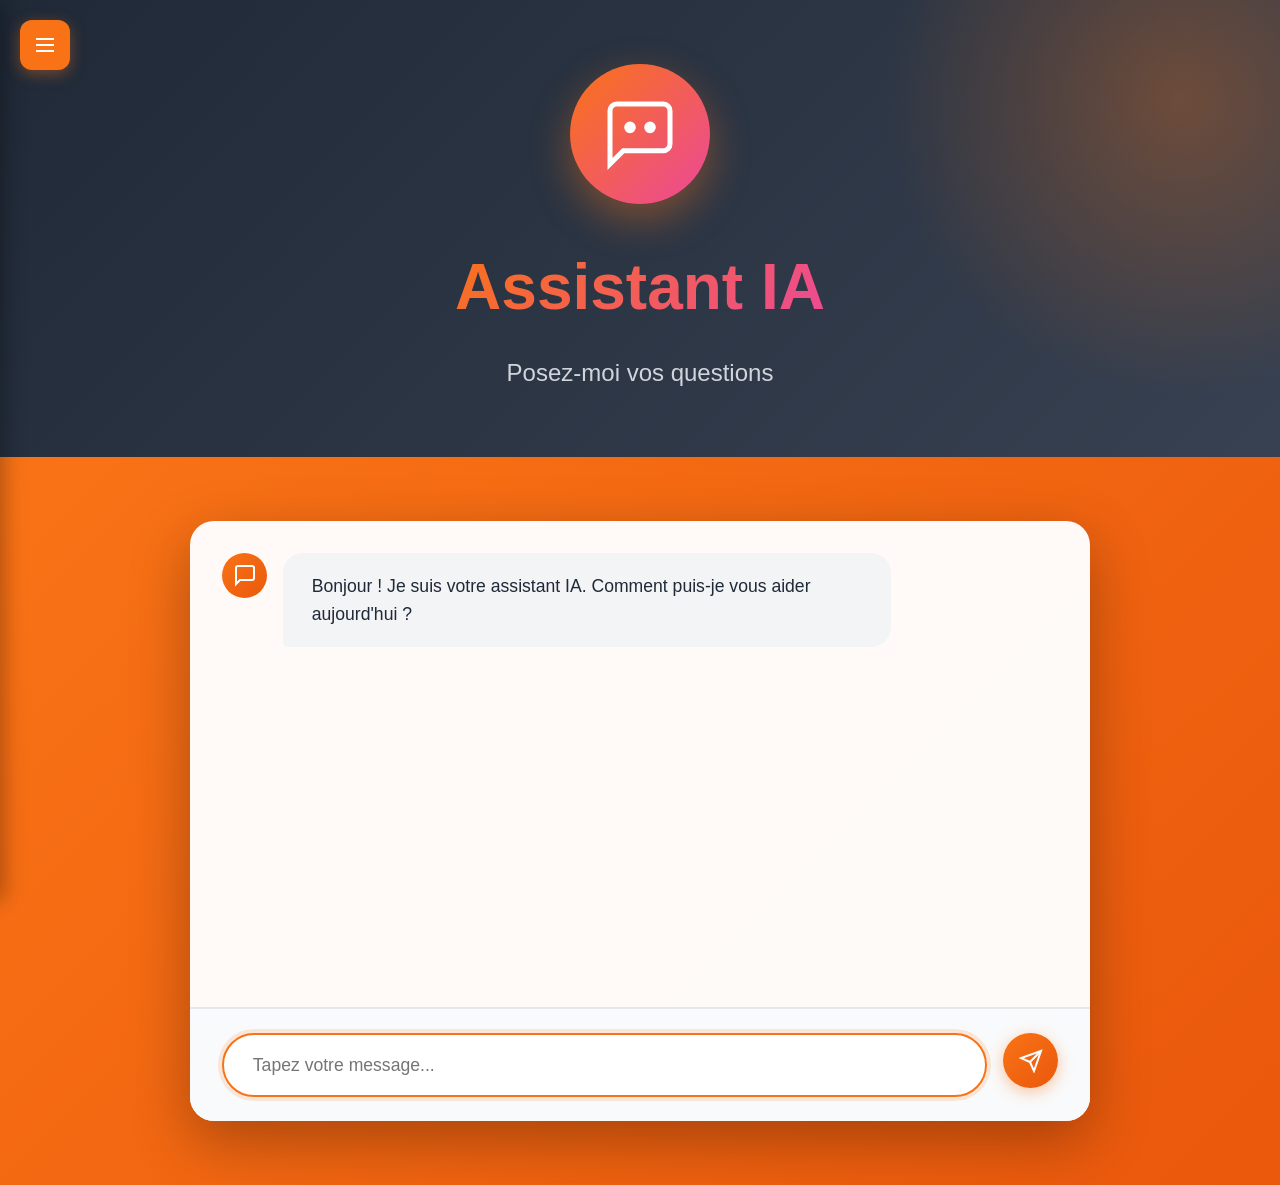
==== templates/chatbot.html @ bf6e0a6a "prepare for chatbot api" ====
<!DOCTYPE html>
<html lang="fr">
<head>
    <meta charset="UTF-8">
    <meta name="viewport" content="width=device-width, initial-scale=1.0">
    <title>Chatbot - {{ cv.nom }}</title>
    <link rel="stylesheet" href="/static/style.css">
</head>
<body>
    <!-- Menu latéral dépliable -->
    <div class="sidebar" id="sidebar">
        <button class="sidebar-toggle" id="sidebarToggle">
            <svg width="24" height="24" viewBox="0 0 24 24" fill="none" stroke="currentColor" stroke-width="2">
                <line x1="3" y1="12" x2="21" y2="12"></line>
                <line x1="3" y1="6" x2="21" y2="6"></line>
                <line x1="3" y1="18" x2="21" y2="18"></line>
            </svg>
        </button>

        <div class="sidebar-content" id="sidebarContent">
            <div class="sidebar-header">
                <h3>Navigation</h3>
                <button class="sidebar-close" id="sidebarClose">
                    <svg width="24" height="24" viewBox="0 0 24 24" fill="none" stroke="currentColor" stroke-width="2">
                        <line x1="18" y1="6" x2="6" y2="18"></line>
                        <line x1="6" y1="6" x2="18" y2="18"></line>
                    </svg>
                </button>
            </div>

            <nav class="sidebar-nav">
                <a href="/" class="nav-item">
                    <svg width="20" height="20" viewBox="0 0 24 24" fill="none" stroke="currentColor" stroke-width="2">
                        <path d="M3 9l9-7 9 7v11a2 2 0 0 1-2 2H5a2 2 0 0 1-2-2z"></path>
                        <polyline points="9 22 9 12 15 12 15 22"></polyline>
                    </svg>
                    Accueil
                </a>

                <div class="nav-divider">
                    <span>Mes projets</span>
                </div>

                <a href="/chatbot" class="nav-item active">
                    <svg width="20" height="20" viewBox="0 0 24 24" fill="none" stroke="currentColor" stroke-width="2">
                        <path d="M21 15a2 2 0 0 1-2 2H7l-4 4V5a2 2 0 0 1 2-2h14a2 2 0 0 1 2 2z"></path>
                    </svg>
                    Chatbot
                </a>
            </nav>
        </div>
    </div>

    <div class="container">
        <!-- HERO CHATBOT - Gris foncé -->
        <header class="header chatbot-header">
            <div class="chatbot-hero">
                <div class="chatbot-icon">
                    <svg width="80" height="80" viewBox="0 0 24 24" fill="none" stroke="currentColor" stroke-width="1.5">
                        <path d="M21 15a2 2 0 0 1-2 2H7l-4 4V5a2 2 0 0 1 2-2h14a2 2 0 0 1 2 2z"></path>
                        <circle cx="9" cy="10" r="1" fill="currentColor"></circle>
                        <circle cx="15" cy="10" r="1" fill="currentColor"></circle>
                    </svg>
                </div>
                <h1 class="chatbot-title">Assistant IA</h1>
                <p class="chatbot-subtitle">Posez-moi vos questions</p>
            </div>
        </header>

        <!-- ZONE DE CHAT - Orange -->
        <section class="section section-chat">
            <div class="content-wrapper">
                <div class="chat-container">
                    <!-- Messages -->
                    <div class="chat-messages" id="chatMessages">
                        <div class="message bot-message">
                            <div class="message-avatar">
                                <svg width="24" height="24" viewBox="0 0 24 24" fill="none" stroke="currentColor" stroke-width="2">
                                    <path d="M21 15a2 2 0 0 1-2 2H7l-4 4V5a2 2 0 0 1 2-2h14a2 2 0 0 1 2 2z"></path>
                                </svg>
                            </div>
                            <div class="message-content">
                                <p>Bonjour ! Je suis votre assistant IA. Comment puis-je vous aider aujourd'hui ?</p>
                            </div>
                        </div>
                    </div>

                    <!-- Zone de saisie -->
                    <div class="chat-input-container">
                        <form id="chatForm" class="chat-form">
                            <input
                                type="text"
                                id="chatInput"
                                class="chat-input"
                                placeholder="Tapez votre message..."
                                autocomplete="off"
                            >
                            <button type="submit" class="chat-send-btn" id="sendBtn">
                                <svg width="24" height="24" viewBox="0 0 24 24" fill="none" stroke="currentColor" stroke-width="2">
                                    <line x1="22" y1="2" x2="11" y2="13"></line>
                                    <polygon points="22 2 15 22 11 13 2 9 22 2"></polygon>
                                </svg>
                            </button>
                        </form>
                    </div>
                </div>
            </div>
        </section>
    </div>

    <script src="/static/script.js"></script>
    <script>
        // === CHATBOT FUNCTIONALITY ===
        const chatForm = document.getElementById('chatForm');
        const chatInput = document.getElementById('chatInput');
        const chatMessages = document.getElementById('chatMessages');
        const sendBtn = document.getElementById('sendBtn');

        // API endpoint - à configurer selon votre backend
        const API_ENDPOINT = '/api/chat';

        // Ajouter un message au chat
        function addMessage(content, isUser = false) {
            const messageDiv = document.createElement('div');
            messageDiv.className = `message ${isUser ? 'user-message' : 'bot-message'}`;

            const avatarSvg = isUser
                ? `<svg width="24" height="24" viewBox="0 0 24 24" fill="none" stroke="currentColor" stroke-width="2">
                    <path d="M20 21v-2a4 4 0 0 0-4-4H8a4 4 0 0 0-4 4v2"></path>
                    <circle cx="12" cy="7" r="4"></circle>
                   </svg>`
                : `<svg width="24" height="24" viewBox="0 0 24 24" fill="none" stroke="currentColor" stroke-width="2">
                    <path d="M21 15a2 2 0 0 1-2 2H7l-4 4V5a2 2 0 0 1 2-2h14a2 2 0 0 1 2 2z"></path>
                   </svg>`;

            messageDiv.innerHTML = `
                <div class="message-avatar">${avatarSvg}</div>
                <div class="message-content"><p>${escapeHtml(content)}</p></div>
            `;

            chatMessages.appendChild(messageDiv);
            chatMessages.scrollTop = chatMessages.scrollHeight;

            return messageDiv;
        }

        // Afficher l'indicateur de frappe
        function showTypingIndicator() {
            const typingDiv = document.createElement('div');
            typingDiv.className = 'message bot-message typing-indicator';
            typingDiv.id = 'typingIndicator';
            typingDiv.innerHTML = `
                <div class="message-avatar">
                    <svg width="24" height="24" viewBox="0 0 24 24" fill="none" stroke="currentColor" stroke-width="2">
                        <path d="M21 15a2 2 0 0 1-2 2H7l-4 4V5a2 2 0 0 1 2-2h14a2 2 0 0 1 2 2z"></path>
                    </svg>
                </div>
                <div class="message-content">
                    <div class="typing-dots">
                        <span></span>
                        <span></span>
                        <span></span>
                    </div>
                </div>
            `;
            chatMessages.appendChild(typingDiv);
            chatMessages.scrollTop = chatMessages.scrollHeight;
        }

        // Supprimer l'indicateur de frappe
        function removeTypingIndicator() {
            const indicator = document.getElementById('typingIndicator');
            if (indicator) {
                indicator.remove();
            }
        }

        // Échapper le HTML pour éviter les injections
        function escapeHtml(text) {
            const div = document.createElement('div');
            div.textContent = text;
            return div.innerHTML;
        }

        // Envoyer le message à l'API
        async function sendMessage(message) {
            try {
                const response = await fetch(API_ENDPOINT, {
                    method: 'POST',
                    headers: {
                        'Content-Type': 'application/json',
                    },
                    body: JSON.stringify({ message: message }),
                });

                if (!response.ok) {
                    throw new Error('Erreur réseau');
                }

                const data = await response.json();
                return data.response || data.message || "Désolé, je n'ai pas compris.";
            } catch (error) {
                console.error('Erreur:', error);
                return "Désolé, une erreur s'est produite. Veuillez réessayer.";
            }
        }

        // Gérer l'envoi du formulaire
        chatForm.addEventListener('submit', async (e) => {
            e.preventDefault();

            const message = chatInput.value.trim();
            if (!message) return;

            // Désactiver l'input pendant l'envoi
            chatInput.disabled = true;
            sendBtn.disabled = true;

            // Ajouter le message utilisateur
            addMessage(message, true);
            chatInput.value = '';

            // Afficher l'indicateur de frappe
            showTypingIndicator();

            // Envoyer à l'API et attendre la réponse
            const response = await sendMessage(message);

            // Supprimer l'indicateur et afficher la réponse
            removeTypingIndicator();
            addMessage(response, false);

            // Réactiver l'input
            chatInput.disabled = false;
            sendBtn.disabled = false;
            chatInput.focus();
        });

        // Focus sur l'input au chargement
        chatInput.focus();
    </script>
</body>
</html>
---- static/style.css ----
/* Reset complet */
* {
    margin: 0;
    padding: 0;
    box-sizing: border-box;
}

:root {
    --orange: #f97316;
    --orange-dark: #ea580c;
    --red: #dc2626;
    --yellow: #fbbf24;
    --pink: #ec4899;
    --purple: #9333ea;
    --sidebar-width: 280px;
}

html {
    margin: 0;
    padding: 0;
    width: 100%;
    height: 100%;
    overflow-x: hidden;
}

body {
    margin: 0;
    padding: 0;
    width: 100%;
    min-height: 100%;
    font-family: 'Inter', -apple-system, BlinkMacSystemFont, 'Segoe UI', Roboto, sans-serif;
    line-height: 1.6;
    color: #1f2937;
    background: white;
}

.container {
    width: 100%;
    margin: 0;
    padding: 0;
}

/* MENU LATÉRAL */
.sidebar {
    position: fixed;
    top: 0;
    left: 0;
    height: 100vh;
    z-index: 1000;
}

.sidebar-toggle {
    position: absolute;
    top: 20px;
    left: 20px;
    width: 50px;
    height: 50px;
    background: var(--orange);
    border: none;
    border-radius: 12px;
    color: white;
    cursor: pointer;
    display: flex;
    align-items: center;
    justify-content: center;
    box-shadow: 0 4px 15px rgba(249, 115, 22, 0.4);
    transition: all 0.3s ease;
    z-index: 1001;
    opacity: 1;
    pointer-events: all;
}

.sidebar-toggle.hidden {
    opacity: 0;
    pointer-events: none;
}

.sidebar-toggle:hover {
    background: var(--orange-dark);
    transform: scale(1.1);
}

.sidebar-content {
    position: fixed;
    top: 0;
    left: 0;
    width: var(--sidebar-width);
    height: 100vh;
    background: linear-gradient(180deg, #1f2937 0%, #111827 100%);
    transform: translateX(-100%);
    transition: transform 0.3s ease;
    box-shadow: 4px 0 20px rgba(0, 0, 0, 0.3);
    overflow-y: auto;
    padding: 20px;
}

.sidebar-content.open {
    transform: translateX(0);
}

.sidebar-header {
    display: flex;
    justify-content: space-between;
    align-items: center;
    margin-bottom: 30px;
    padding-bottom: 20px;
    border-bottom: 2px solid rgba(249, 115, 22, 0.3);
}

.sidebar-header h3 {
    color: white;
    font-size: 1.5rem;
    font-weight: 700;
}

.sidebar-close {
    background: transparent;
    border: none;
    color: white;
    cursor: pointer;
    padding: 5px;
    display: flex;
    align-items: center;
    justify-content: center;
    transition: all 0.3s ease;
}

.sidebar-close:hover {
    color: var(--orange);
    transform: rotate(90deg);
}

.sidebar-nav {
    display: flex;
    flex-direction: column;
    gap: 8px;
}

.nav-item {
    display: flex;
    align-items: center;
    gap: 12px;
    padding: 14px 16px;
    color: #d1d5db;
    text-decoration: none;
    border-radius: 10px;
    font-weight: 500;
    transition: all 0.3s ease;
}

.nav-item:hover {
    background: rgba(249, 115, 22, 0.2);
    color: white;
    transform: translateX(5px);
}

.nav-item.active {
    background: var(--orange);
    color: white;
}

.nav-divider {
    margin: 20px 0 10px 0;
    padding: 10px 0;
    border-top: 1px solid rgba(255, 255, 255, 0.1);
}

.nav-divider span {
    color: #9ca3af;
    font-size: 0.85rem;
    font-weight: 600;
    text-transform: uppercase;
    letter-spacing: 1px;
}

/* Overlay quand le menu est ouvert */
.sidebar-overlay {
    position: fixed;
    top: 0;
    left: 0;
    width: 100%;
    height: 100vh;
    background: rgba(0, 0, 0, 0.5);
    z-index: 999;
    opacity: 0;
    pointer-events: none;
    transition: opacity 0.3s ease;
}

.sidebar-overlay.active {
    opacity: 1;
    pointer-events: all;
}

/* LOGOS ENTREPRISES */
.company-container {
    display: flex;
    align-items: center;
    gap: 12px;
}

.company-logo {
    width: 60px;
    height: 60px;
    object-fit: contain;
    border-radius: 8px;
    background: white;
    padding: 4px;
    box-shadow: 0 2px 8px rgba(0, 0, 0, 0.1);
}

/* HERO SECTION - Gris foncé */
.header {
    width: 100%;
    min-height: 100vh;
    background: linear-gradient(135deg, #1f2937 0%, #374151 100%);
    display: flex;
    align-items: center;
    justify-content: center;
    padding: 6rem 3rem;
    position: relative;
    overflow: hidden;
}

.header::before {
    content: '';
    position: absolute;
    width: 600px;
    height: 600px;
    background: radial-gradient(circle, rgba(249, 115, 22, 0.3) 0%, transparent 70%);
    top: -200px;
    right: -200px;
    border-radius: 50%;
}

.header-main {
    max-width: 1400px;
    width: 100%;
    display: grid;
    grid-template-columns: 400px 1fr;
    gap: 6rem;
    align-items: center;
    position: relative;
    z-index: 1;
}

.profile-photo-container {
    width: 100%;
    max-width: 380px;
    aspect-ratio: 1;
    border-radius: 30px;
    overflow: hidden;
    box-shadow: 
        0 25px 50px rgba(0, 0, 0, 0.4),
        0 0 0 10px rgba(249, 115, 22, 0.3);
    transform: rotate(-5deg);
    transition: all 0.5s ease;
}

.profile-photo-container:hover {
    transform: rotate(0deg) scale(1.05);
}

.profile-photo {
    width: 100%;
    height: 100%;
    object-fit: cover;
}

.header-content {
    color: white;
}

.name {
    font-size: 5rem;
    font-weight: 900;
    line-height: 1.1;
    margin-bottom: 1.5rem;
    background: linear-gradient(135deg, #f97316 0%, #ec4899 100%);
    -webkit-background-clip: text;
    -webkit-text-fill-color: transparent;
    background-clip: text;
}

.title {
    font-size: 2.2rem;
    color: #d1d5db;
    font-weight: 300;
    margin-bottom: 3rem;
}

.contact-info {
    display: flex;
    flex-wrap: wrap;
    gap: 1.5rem;
}

.contact-item {
    display: inline-flex;
    align-items: center;
    gap: 0.8rem;
    color: white;
    text-decoration: none;
    padding: 1.2rem 2rem;
    background: rgba(249, 115, 22, 0.2);
    border: 2px solid rgba(249, 115, 22, 0.4);
    border-radius: 50px;
    font-size: 1.1rem;
    font-weight: 600;
    transition: all 0.3s ease;
}

.contact-item:hover {
    background: var(--orange);
    border-color: var(--orange);
    transform: translateY(-3px);
    box-shadow: 0 10px 30px rgba(249, 115, 22, 0.5);
}

/* Contact reveal effect */
.contact-reveal {
    cursor: pointer;
    position: relative;
}

.contact-reveal .contact-value {
    visibility: hidden;
}

.contact-reveal .contact-label {
    position: absolute;
    left: calc(20px + 0.8rem + 2rem);
}

.contact-reveal:hover .contact-value {
    visibility: visible;
}

.contact-reveal:hover .contact-label {
    visibility: hidden;
}

.contact-reveal:hover {
    background: var(--orange);
    color: #1f2937;
    border-color: var(--orange);
}

/* SECTION PRÉSENTATION - Orange */
.section {
    width: 100%;
    padding: 8rem 3rem;
}

.section-presentation {
    background: linear-gradient(135deg, #f97316 0%, #ea580c 100%);
    color: white;
}

.section-title {
    font-size: 4rem;
    font-weight: 900;
    text-align: center;
    margin-bottom: 3rem;
}

.presentation {
    font-size: 1.6rem;
    line-height: 2;
    text-align: center;
    max-width: 1000px;
    margin: 0 auto;
    color: rgba(255, 255, 255, 0.95);
}

.content-wrapper {
    max-width: 1400px;
    margin: 0 auto;
}

/* SECTION LANGUES - Violet */
.section-langues {
    background: linear-gradient(135deg, #9333ea 0%, #7e22ce 100%);
}

.section-langues .section-title {
    color: white;
}

.langues-grid {
    display: grid;
    grid-template-columns: repeat(auto-fit, minmax(300px, 1fr));
    gap: 2.5rem;
    max-width: 900px;
    margin: 0 auto;
}

.langue-card {
    background: rgba(255, 255, 255, 0.97);
    padding: 3rem;
    border-radius: 24px;
    box-shadow: 0 10px 30px rgba(0, 0, 0, 0.2);
    transition: all 0.3s ease;
    text-align: center;
}

.langue-card:hover {
    transform: translateY(-10px);
    box-shadow: 0 20px 50px rgba(0, 0, 0, 0.3);
}

.langue-nom {
    font-size: 2rem;
    font-weight: 700;
    color: #7e22ce;
    margin-bottom: 1rem;
}

.langue-niveau {
    font-size: 1.3rem;
    color: #4b5563;
    font-weight: 600;
    margin-bottom: 1.5rem;
}

.niveau-barre {
    width: 100%;
    height: 12px;
    background: #e5e7eb;
    border-radius: 50px;
    overflow: hidden;
    margin-top: 1rem;
}

.niveau-progress {
    height: 100%;
    background: linear-gradient(90deg, #9333ea 0%, #ec4899 100%);
    border-radius: 50px;
    transition: width 0.6s ease;
}

/* SECTION EXPÉRIENCE - Blanc */
.section-experience {
    background: #f9fafb;
}

.section-experience .section-title {
    color: var(--orange);
    text-align: left;
}

.cards-grid {
    display: grid;
    grid-template-columns: repeat(auto-fit, minmax(450px, 1fr));
    gap: 3rem;
}

.card {
    background: white;
    padding: 3rem;
    border-radius: 24px;
    box-shadow: 0 10px 40px rgba(0, 0, 0, 0.1);
    border-left: 6px solid var(--orange);
    transition: all 0.4s ease;
}

.card:hover {
    transform: translateY(-10px);
    box-shadow: 0 20px 60px rgba(249, 115, 22, 0.25);
}

.card-header {
    margin-bottom: 1.5rem;
}

.card-title {
    font-size: 2rem;
    font-weight: 700;
    color: #1f2937;
    margin-bottom: 0.8rem;
}

.company {
    font-size: 1.4rem;
    color: var(--orange);
    font-weight: 600;
}

.period {
    display: inline-block;
    padding: 0.6rem 1.8rem;
    background: #fef3c7;
    color: #92400e;
    border-radius: 50px;
    font-weight: 700;
    font-size: 1rem;
    margin-top: 1rem;
}

.description {
    color: #4b5563;
    font-size: 1.15rem;
    line-height: 1.8;
    margin-top: 1.5rem;
}

/* SECTION FORMATION - Rouge */
.section-formation {
    background: linear-gradient(135deg, #dc2626 0%, #991b1b 100%);
}

.section-formation .section-title {
    color: white;
}

.section-formation .card {
    background: rgba(255, 255, 255, 0.97);
    border-left-color: #fbbf24;
}

/* SECTION COMPÉTENCES - Jaune */
.section-competences {
    background: linear-gradient(135deg, #fbbf24 0%, #f59e0b 100%);
}

.section-competences .section-title {
    color: #78350f;
}

.skills-grid {
    display: grid;
    grid-template-columns: repeat(auto-fit, minmax(300px, 1fr));
    gap: 2.5rem;
}

.skill-category {
    background: rgba(255, 255, 255, 0.97);
    padding: 2.5rem;
    border-radius: 24px;
    box-shadow: 0 10px 30px rgba(0, 0, 0, 0.15);
    transition: all 0.3s ease;
}

.skill-category:hover {
    transform: translateY(-10px);
    box-shadow: 0 20px 50px rgba(0, 0, 0, 0.2);
}

.skill-category-title {
    font-size: 1.6rem;
    font-weight: 700;
    color: #ea580c;
    margin-bottom: 1.8rem;
    padding-bottom: 1rem;
    border-bottom: 4px solid var(--orange);
}

.skill-tags {
    display: flex;
    flex-wrap: wrap;
    gap: 1rem;
}

.skill-tag {
    background: white;
    color: var(--orange);
    padding: 0.9rem 1.6rem;
    border-radius: 50px;
    font-size: 1.05rem;
    font-weight: 600;
    border: 2px solid var(--orange);
    transition: all 0.3s ease;
    cursor: pointer;
}

.skill-tag:hover {
    background: var(--orange);
    color: white;
    transform: scale(1.1);
}

/* SECTION PROJETS - Gris foncé */
.section-projets {
    background: #1f2937;
}

.section-projets .section-title {
    color: white;
}

.project-card {
    background: #374151;
    padding: 3.5rem;
    border-radius: 24px;
    margin-bottom: 3rem;
    box-shadow: 0 10px 40px rgba(0, 0, 0, 0.4);
    border-top: 5px solid var(--orange);
    transition: all 0.4s ease;
}

.project-card:hover {
    transform: translateY(-10px);
    box-shadow: 0 20px 60px rgba(249, 115, 22, 0.4);
}

.project-card .card-title {
    color: white;
    font-size: 2.2rem;
}

.project-card .description {
    color: #d1d5db;
    font-size: 1.25rem;
}

.tech-tags {
    display: flex;
    flex-wrap: wrap;
    gap: 1rem;
    margin-top: 2rem;
}

.tech-tag {
    background: linear-gradient(135deg, var(--orange), var(--pink));
    color: white;
    padding: 0.8rem 1.6rem;
    border-radius: 50px;
    font-size: 1.05rem;
    font-weight: 700;
    box-shadow: 0 4px 15px rgba(249, 115, 22, 0.4);
}

.project-link {
    display: inline-flex;
    align-items: center;
    gap: 1rem;
    color: white;
    text-decoration: none;
    padding: 1.2rem 2.5rem;
    background: var(--orange);
    border-radius: 50px;
    font-size: 1.2rem;
    font-weight: 700;
    margin-top: 2rem;
    transition: all 0.3s ease;
}

.project-link:hover {
    background: var(--orange-dark);
    transform: translateX(10px);
    box-shadow: 0 10px 30px rgba(249, 115, 22, 0.5);
}

/* SECTION DOWNLOAD - Rose */
.download-section {
    background: linear-gradient(135deg, #ec4899 0%, #be185d 100%);
    text-align: center;
}

.download-section h2 {
    font-size: 3.5rem;
    color: white;
    margin-bottom: 3rem;
    font-weight: 900;
}

.download-btn {
    background: white;
    color: #be185d;
    border: none;
    padding: 1.8rem 4.5rem;
    font-size: 1.4rem;
    font-weight: 800;
    border-radius: 50px;
    cursor: pointer;
    transition: all 0.3s ease;
    box-shadow: 0 10px 40px rgba(0, 0, 0, 0.3);
}

.download-btn:hover {
    transform: scale(1.1) translateY(-5px);
    box-shadow: 0 20px 60px rgba(0, 0, 0, 0.4);
}

/* RESPONSIVE */
@media (max-width: 1200px) {
    .header-main {
        grid-template-columns: 1fr;
        text-align: center;
        justify-items: center;
        gap: 4rem;
    }

    .name {
        font-size: 4rem;
    }

    .contact-info {
        justify-content: center;
    }
}

@media (max-width: 768px) {
    :root {
        --sidebar-width: 260px;
    }

    .header {
        padding: 4rem 1.5rem 12rem 1.5rem;
        min-height: auto;
    }

    .profile-photo-container {
        max-width: 280px;
    }

    .name {
        font-size: 3rem;
    }

    .title {
        font-size: 1.6rem;
    }

    .section {
        padding: 5rem 1.5rem;
    }

    .section-title {
        font-size: 2.8rem;
    }

    .presentation {
        font-size: 1.3rem;
    }

    .cards-grid {
        grid-template-columns: 1fr;
    }

    .skills-grid {
        grid-template-columns: 1fr;
    }

    .langues-grid {
        grid-template-columns: 1fr;
    }

    .contact-info {
        flex-direction: column;
        align-items: stretch;
    }

    /* Sur mobile, afficher directement les valeurs (pas de hover sur tactile) */
    .contact-reveal .contact-label {
        display: none;
    }

    .contact-reveal .contact-value {
        visibility: visible;
    }

    .sidebar-toggle {
        top: 15px;
        left: 15px;
        width: 45px;
        height: 45px;
    }
}

@media print {
    .sidebar,
    .sidebar-toggle {
        display: none;
    }

    .header {
        min-height: auto;
        background: white;
        color: black;
    }

    .name {
        -webkit-text-fill-color: var(--orange);
    }

    .download-section {
        display: none;
    }
}

/* ===================================
   CHATBOT PAGE STYLES
   =================================== */

/* Hero Chatbot */
.chatbot-header {
    min-height: 40vh;
    padding: 4rem 3rem;
}

.chatbot-hero {
    text-align: center;
    position: relative;
    z-index: 1;
}

.chatbot-icon {
    width: 140px;
    height: 140px;
    background: linear-gradient(135deg, var(--orange), var(--pink));
    border-radius: 50%;
    display: flex;
    align-items: center;
    justify-content: center;
    margin: 0 auto 2rem;
    color: white;
    box-shadow: 0 15px 40px rgba(249, 115, 22, 0.4);
    animation: pulse-glow 2s ease-in-out infinite;
}

@keyframes pulse-glow {
    0%, 100% {
        box-shadow: 0 15px 40px rgba(249, 115, 22, 0.4);
        transform: scale(1);
    }
    50% {
        box-shadow: 0 20px 50px rgba(249, 115, 22, 0.6);
        transform: scale(1.05);
    }
}

.chatbot-title {
    font-size: 4rem;
    font-weight: 900;
    background: linear-gradient(135deg, #f97316 0%, #ec4899 100%);
    -webkit-background-clip: text;
    -webkit-text-fill-color: transparent;
    background-clip: text;
    margin-bottom: 1rem;
}

.chatbot-subtitle {
    font-size: 1.5rem;
    color: #d1d5db;
    font-weight: 300;
}

/* Section Chat */
.section-chat {
    background: linear-gradient(135deg, #f97316 0%, #ea580c 100%);
    min-height: 60vh;
    padding: 4rem 3rem;
}

/* Container du chat */
.chat-container {
    max-width: 900px;
    margin: 0 auto;
    background: rgba(255, 255, 255, 0.97);
    border-radius: 24px;
    box-shadow: 0 20px 60px rgba(0, 0, 0, 0.3);
    overflow: hidden;
    display: flex;
    flex-direction: column;
    height: 600px;
}

/* Zone des messages */
.chat-messages {
    flex: 1;
    overflow-y: auto;
    padding: 2rem;
    display: flex;
    flex-direction: column;
    gap: 1.5rem;
}

/* Message individuel */
.message {
    display: flex;
    gap: 1rem;
    max-width: 80%;
    animation: message-appear 0.3s ease;
}

@keyframes message-appear {
    from {
        opacity: 0;
        transform: translateY(10px);
    }
    to {
        opacity: 1;
        transform: translateY(0);
    }
}

.user-message {
    align-self: flex-end;
    flex-direction: row-reverse;
}

.bot-message {
    align-self: flex-start;
}

/* Avatar du message */
.message-avatar {
    width: 45px;
    height: 45px;
    border-radius: 50%;
    display: flex;
    align-items: center;
    justify-content: center;
    flex-shrink: 0;
}

.user-message .message-avatar {
    background: linear-gradient(135deg, var(--purple), var(--pink));
    color: white;
}

.bot-message .message-avatar {
    background: linear-gradient(135deg, var(--orange), var(--orange-dark));
    color: white;
}

/* Contenu du message */
.message-content {
    padding: 1.2rem 1.8rem;
    border-radius: 20px;
    line-height: 1.6;
}

.user-message .message-content {
    background: linear-gradient(135deg, var(--purple), var(--pink));
    color: white;
    border-bottom-right-radius: 5px;
}

.bot-message .message-content {
    background: #f3f4f6;
    color: #1f2937;
    border-bottom-left-radius: 5px;
}

.message-content p {
    margin: 0;
    font-size: 1.1rem;
}

/* Indicateur de frappe */
.typing-dots {
    display: flex;
    gap: 6px;
    padding: 8px 0;
}

.typing-dots span {
    width: 10px;
    height: 10px;
    background: var(--orange);
    border-radius: 50%;
    animation: typing-bounce 1.4s ease-in-out infinite;
}

.typing-dots span:nth-child(2) {
    animation-delay: 0.2s;
}

.typing-dots span:nth-child(3) {
    animation-delay: 0.4s;
}

@keyframes typing-bounce {
    0%, 60%, 100% {
        transform: translateY(0);
    }
    30% {
        transform: translateY(-10px);
    }
}

/* Zone de saisie */
.chat-input-container {
    padding: 1.5rem 2rem;
    background: #f9fafb;
    border-top: 2px solid #e5e7eb;
}

.chat-form {
    display: flex;
    gap: 1rem;
}

.chat-input {
    flex: 1;
    padding: 1.2rem 1.8rem;
    border: 2px solid #e5e7eb;
    border-radius: 50px;
    font-size: 1.1rem;
    font-family: inherit;
    outline: none;
    transition: all 0.3s ease;
}

.chat-input:focus {
    border-color: var(--orange);
    box-shadow: 0 0 0 4px rgba(249, 115, 22, 0.15);
}

.chat-input:disabled {
    background: #f3f4f6;
    cursor: not-allowed;
}

.chat-send-btn {
    width: 55px;
    height: 55px;
    background: linear-gradient(135deg, var(--orange), var(--orange-dark));
    border: none;
    border-radius: 50%;
    color: white;
    cursor: pointer;
    display: flex;
    align-items: center;
    justify-content: center;
    transition: all 0.3s ease;
    box-shadow: 0 4px 15px rgba(249, 115, 22, 0.4);
}

.chat-send-btn:hover:not(:disabled) {
    transform: scale(1.1);
    box-shadow: 0 6px 20px rgba(249, 115, 22, 0.5);
}

.chat-send-btn:disabled {
    opacity: 0.6;
    cursor: not-allowed;
    transform: none;
}

/* Responsive Chatbot */
@media (max-width: 768px) {
    .chatbot-header {
        padding: 3rem 1.5rem;
        min-height: 30vh;
    }

    .chatbot-icon {
        width: 100px;
        height: 100px;
    }

    .chatbot-icon svg {
        width: 50px;
        height: 50px;
    }

    .chatbot-title {
        font-size: 2.5rem;
    }

    .chatbot-subtitle {
        font-size: 1.2rem;
    }

    .section-chat {
        padding: 2rem 1rem;
    }

    .chat-container {
        height: 500px;
        border-radius: 20px;
    }

    .chat-messages {
        padding: 1rem;
    }

    .message {
        max-width: 90%;
    }

    .message-avatar {
        width: 35px;
        height: 35px;
    }

    .message-avatar svg {
        width: 18px;
        height: 18px;
    }

    .message-content {
        padding: 1rem 1.2rem;
    }

    .message-content p {
        font-size: 1rem;
    }

    .chat-input-container {
        padding: 1rem;
    }

    .chat-input {
        padding: 1rem 1.2rem;
        font-size: 1rem;
    }

    .chat-send-btn {
        width: 48px;
        height: 48px;
    }
}
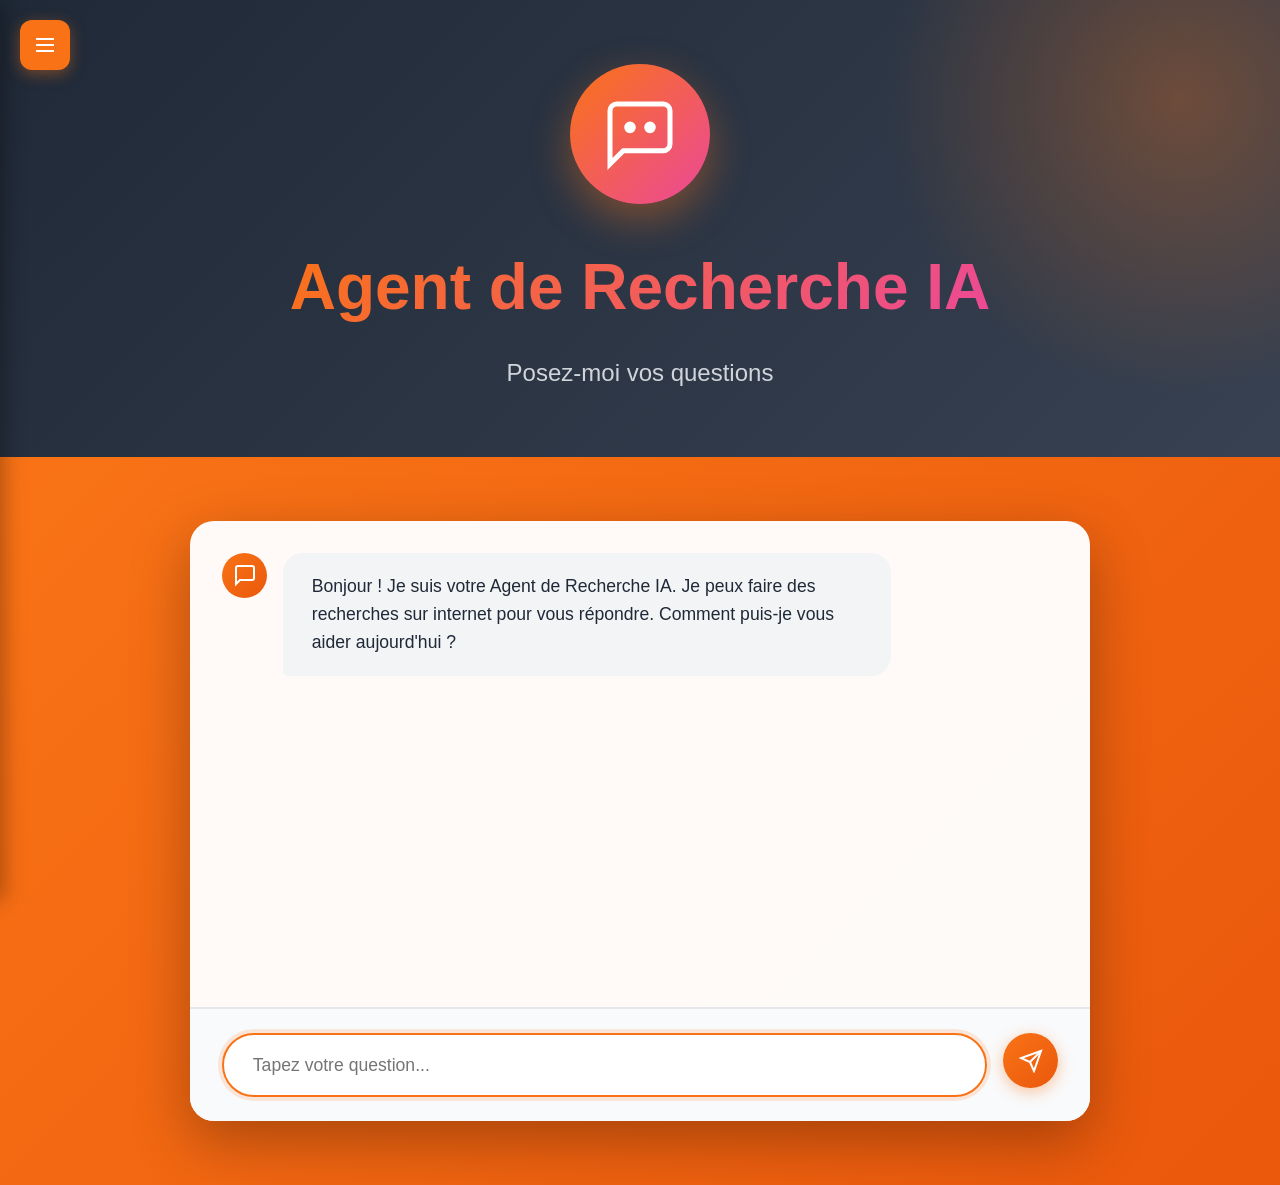
==== commit 35036bac: "add loading gif for chatbot" ====
--- a/templates/chatbot.html
+++ b/templates/chatbot.html
@@ -45,7 +45,7 @@
                     <svg width="20" height="20" viewBox="0 0 24 24" fill="none" stroke="currentColor" stroke-width="2">
                         <path d="M21 15a2 2 0 0 1-2 2H7l-4 4V5a2 2 0 0 1 2-2h14a2 2 0 0 1 2 2z"></path>
                     </svg>
-                    Chatbot
+                    Agent de Recherche IA
                 </a>
             </nav>
         </div>
@@ -62,7 +62,7 @@
                         <circle cx="15" cy="10" r="1" fill="currentColor"></circle>
                     </svg>
                 </div>
-                <h1 class="chatbot-title">Assistant IA</h1>
+                <h1 class="chatbot-title">Agent de Recherche IA</h1>
                 <p class="chatbot-subtitle">Posez-moi vos questions</p>
             </div>
         </header>
@@ -80,7 +80,7 @@
                                 </svg>
                             </div>
                             <div class="message-content">
-                                <p>Bonjour ! Je suis votre assistant IA. Comment puis-je vous aider aujourd'hui ?</p>
+                                <p>Bonjour ! Je suis votre Agent de Recherche IA. Je peux faire des recherches sur internet pour vous répondre. Comment puis-je vous aider aujourd'hui ?</p>
                             </div>
                         </div>
                     </div>
@@ -92,7 +92,7 @@
                                 type="text"
                                 id="chatInput"
                                 class="chat-input"
-                                placeholder="Tapez votre message..."
+                                placeholder="Tapez votre question..."
                                 autocomplete="off"
                             >
                             <button type="submit" class="chat-send-btn" id="sendBtn">
@@ -110,6 +110,7 @@
 
     <script src="/static/script.js"></script>
     <script>
+        // TODO : Déplacer dans le script js
         // === CHATBOT FUNCTIONALITY ===
         const chatForm = document.getElementById('chatForm');
         const chatInput = document.getElementById('chatInput');
@@ -143,6 +144,17 @@
 
             return messageDiv;
         }
+
+        // Étapes affichées sous le gif pendant l'attente de la réponse.
+        // "delay" = temps (ms) après le début avant que ce texte s'affiche.
+        // À ajuster/adapter selon les vraies étapes de ton backend une fois qu'il les expose.
+        const TYPING_STAGES = [
+            { text: "Récupération des données...", delay: 0 },
+            { text: "Analyse de la question...", delay: 10 },
+            { text: "Génération de la réponse...", delay: 20 },
+        ];
+
+        let typingStageTimeouts = [];        
 
         // Afficher l'indicateur de frappe
         function showTypingIndicator() {
@@ -156,11 +168,8 @@
                     </svg>
                 </div>
                 <div class="message-content">
-                    <div class="typing-dots">
-                        <span></span>
-                        <span></span>
-                        <span></span>
-                    </div>
+                    <img src="/static//images/loading.gif" alt="Chargement en cours..." class="typing-gif">
+                    <p class="typing-status" id="typingStatus">${TYPING_STAGES[0].text}</p>
                 </div>
             `;
             chatMessages.appendChild(typingDiv);
--- a/static/style.css
+++ b/static/style.css
@@ -950,6 +950,27 @@
 }
 
 /* Indicateur de frappe */
+
+.typing-indicator .message-content {
+    text-align: center;
+}
+
+.message-content .typing-gif {
+    display: block;
+    height: 64px;
+    max-height: 64px;
+    width: auto;
+    max-width: 100%;
+    margin: 0 auto;
+}
+
+.typing-status {
+    margin: 0.5rem 0 0 0;
+    font-size: 0.9rem;
+    color: #6b7280;
+    font-style: italic;
+}
+
 .typing-dots {
     display: flex;
     gap: 6px;
